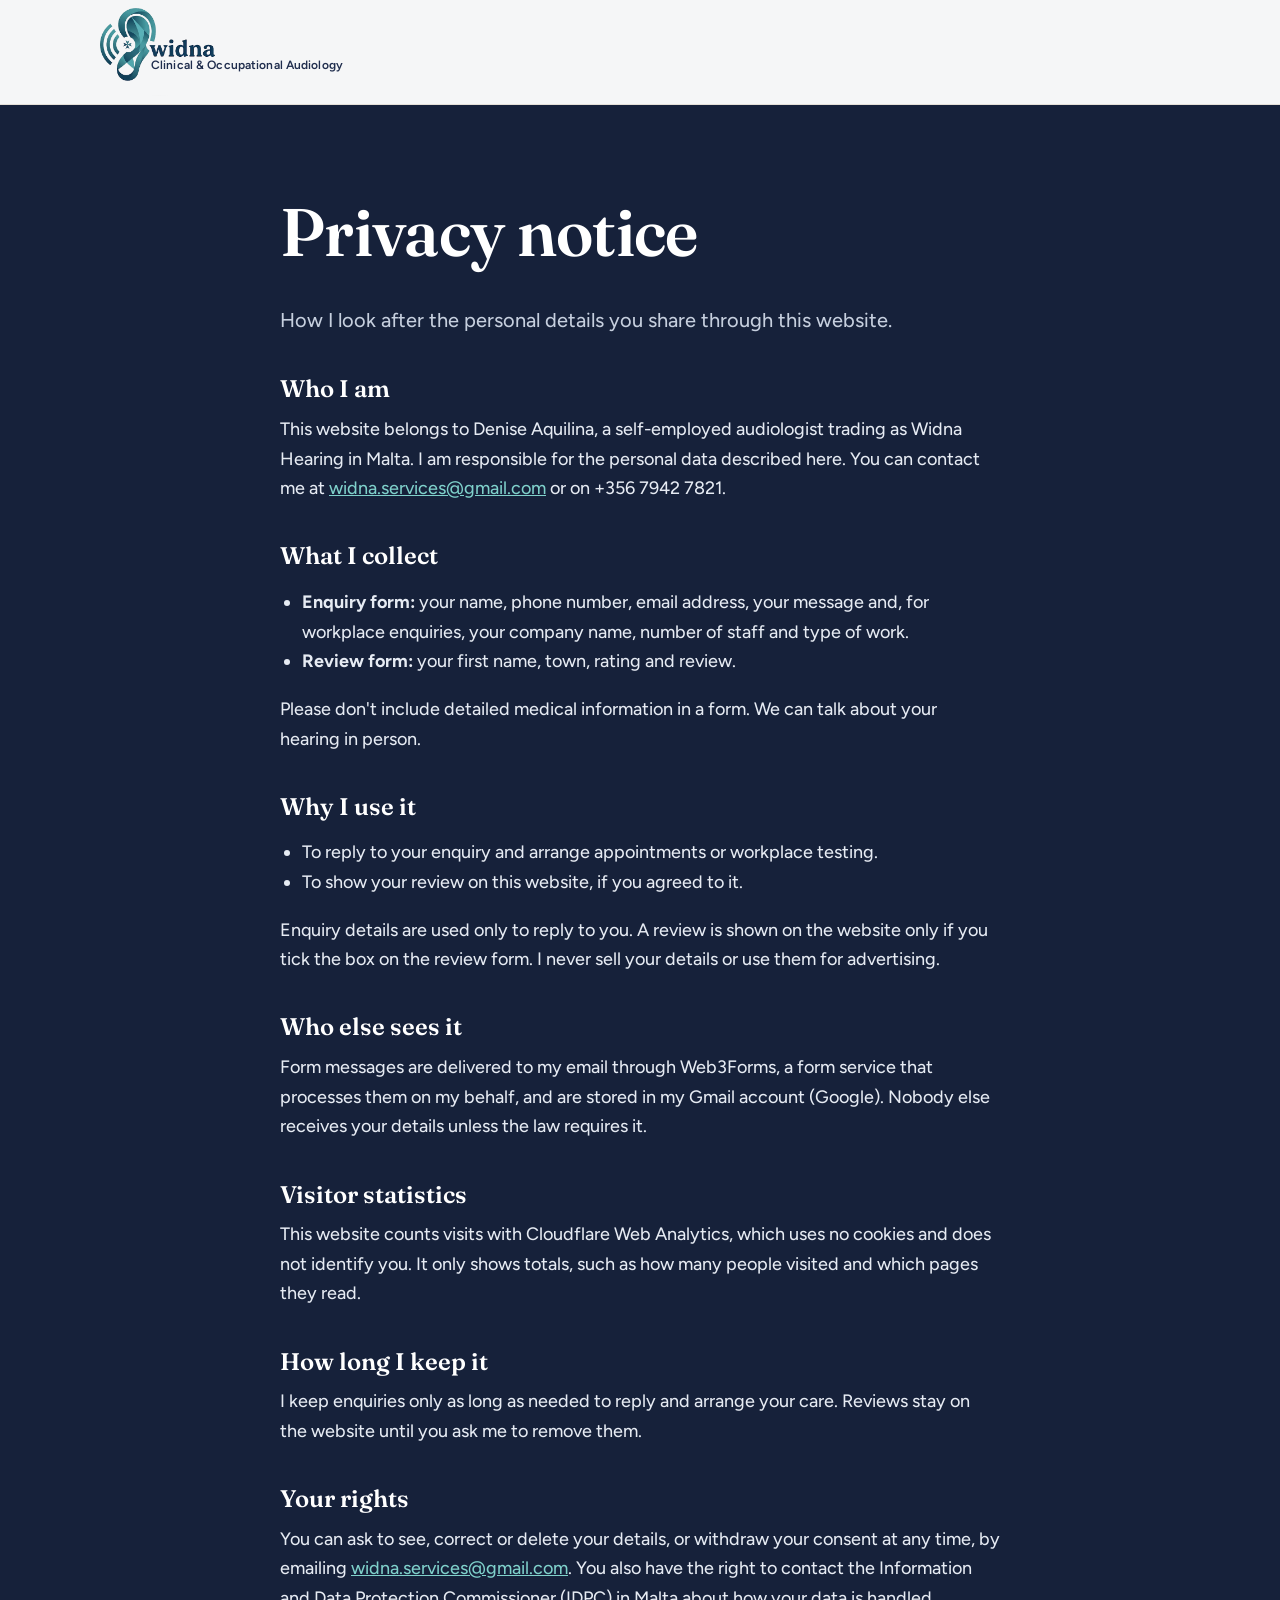
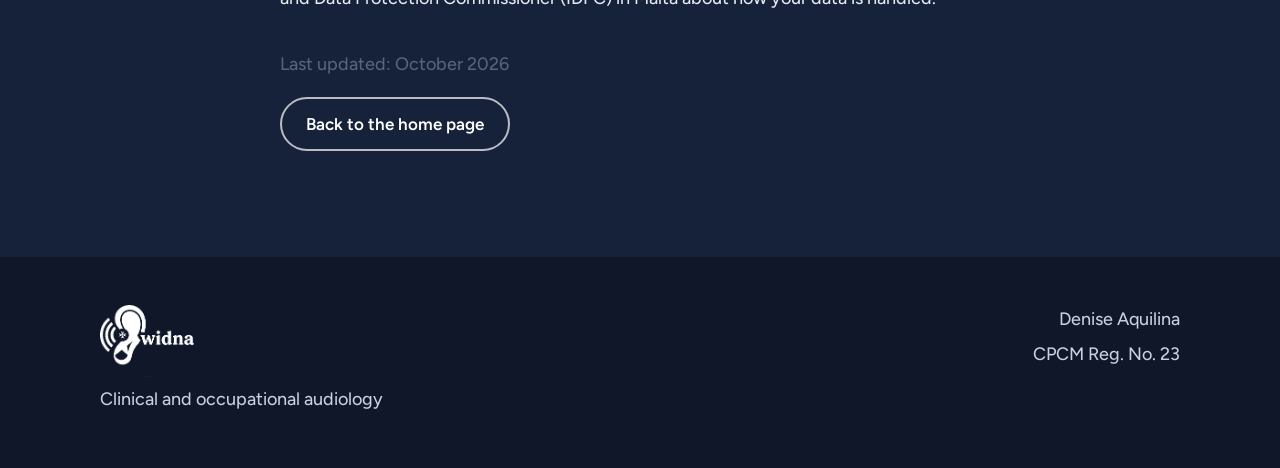
==== privacy.html @ 07323eb4 "Denise's wording: workplace 'testing' not 'screening'; detailed adult and children's assessment step" ====
<!doctype html>
<html lang="en" class="dark">
<head>
<meta charset="utf-8">
<meta name="viewport" content="width=device-width, initial-scale=1">
<title>Privacy notice | Widna Hearing</title>
<meta name="robots" content="noindex">
<link rel="icon" type="image/png" href="assets/favicon.png">
<link rel="preconnect" href="https://fonts.googleapis.com">
<link rel="preconnect" href="https://fonts.gstatic.com" crossorigin>
<link href="https://fonts.googleapis.com/css2?family=Fraunces:opsz,wght@9..144,400;9..144,600&family=Figtree:wght@400..700&display=swap" rel="stylesheet">
<link rel="stylesheet" href="styles.css?v=43">
<link rel="stylesheet" href="theme-dark.css?v=13">
</head>
<body>
<header class="site-header">
  <div class="wrap header-row">
    <a class="brand" href="index.html"><img src="assets/widna-logo-notag.png" alt="Widna, back to the home page" width="410" height="314"><span class="brand-tag">Clinical &amp; Occupational Audiology</span></a>
  </div>
</header>

<main class="section legal">
  <div class="wrap">
    <h1>Privacy notice</h1>
    <p class="section-lede">How I look after the personal details you share through this website.</p>

    <h2>Who I am</h2>
    <p>This website belongs to Denise Aquilina, a self-employed audiologist trading as Widna Hearing in Malta. I am responsible for the personal data described here. You can contact me at <a href="mailto:widna.services@gmail.com">widna.services@gmail.com</a> or on +356 7942 7821.</p>

    <h2>What I collect</h2>
    <ul>
      <li><strong>Enquiry form:</strong> your name, phone number, email address, your message and, for workplace enquiries, your company name, number of staff and type of work.</li>
      <li><strong>Review form:</strong> your first name, town, rating and review.</li>
    </ul>
    <p>Please don't include detailed medical information in a form. We can talk about your hearing in person.</p>

    <h2>Why I use it</h2>
    <ul>
      <li>To reply to your enquiry and arrange appointments or workplace testing.</li>
      <li>To show your review on this website, if you agreed to it.</li>
    </ul>
    <p>Enquiry details are used only to reply to you. A review is shown on the website only if you tick the box on the review form. I never sell your details or use them for advertising.</p>

    <h2>Who else sees it</h2>
    <p>Form messages are delivered to my email through Web3Forms, a form service that processes them on my behalf, and are stored in my Gmail account (Google). Nobody else receives your details unless the law requires it.</p>

    <h2>Visitor statistics</h2>
    <p>This website counts visits with Cloudflare Web Analytics, which uses no cookies and does not identify you. It only shows totals, such as how many people visited and which pages they read.</p>

    <h2>How long I keep it</h2>
    <p>I keep enquiries only as long as needed to reply and arrange your care. Reviews stay on the website until you ask me to remove them.</p>

    <h2>Your rights</h2>
    <p>You can ask to see, correct or delete your details, or withdraw your consent at any time, by emailing <a href="mailto:widna.services@gmail.com">widna.services@gmail.com</a>. You also have the right to contact the Information and Data Protection Commissioner (IDPC) in Malta about how your data is handled.</p>

    <p class="legal-updated">Last updated: October 2026</p>
    <p><a class="btn btn-ghost" href="index.html">Back to the home page</a></p>
  </div>
</main>

<footer class="site-footer">
  <div class="wrap footer-row">
    <div class="footer-brand">
      <img src="assets/widna-logo-white.png" alt="Widna" width="410" height="314">
      <p>Clinical and occupational audiology</p>
    </div>
    <div class="footer-legal">
      <p>Denise Aquilina</p>
      <p>CPCM Reg. No. 23</p>
    </div>
  </div>
</footer>
<!-- Cloudflare Web Analytics: cookie-free visitor counts (token is public by design) -->
<script type='module' src='https://static.cloudflareinsights.com/beacon.min.js' data-cf-beacon='{"token": "322d8023a1f248c087bdb08e3e11c032"}'></script>
</body>
</html>
---- styles.css ----
/* Widna Hearing: navy from Denise's portrait, teal + sand from her Facebook posts, blue from the wordmark */
:root {
  --navy: #1F2D4D;
  --ink: #26324A;
  --muted: #5A6478;
  --teal: #1E7474;
  --teal-dark: #155858;
  --teal-soft: #DCEEEC;
  --sand: #F3EADB;
  --sand-deep: #E2CFAE;
  --sun: #F2CF63;
  --wordmark: #1F3352;
  --white: #FFFFFF;
  --line: #E4E0D8;

  --serif: "Fraunces", Georgia, serif;
  --sans: "Figtree", system-ui, sans-serif;

  --wrap: 1120px;
  --gutter: 20px;
  --radius-lg: 28px;
  --radius-sm: 12px;
}

*, *::before, *::after { box-sizing: border-box; }
html { scroll-behavior: smooth; scroll-padding-top: 116px; }
@media (prefers-reduced-motion: reduce) { html { scroll-behavior: auto; } }

body {
  margin: 0;
  background: var(--white);
  color: var(--ink);
  font-family: var(--sans);
  font-size: 1.125rem;
  line-height: 1.6;
  -webkit-font-smoothing: antialiased;
}

img { max-width: 100%; height: auto; display: block; }
a { color: var(--teal-dark); }
a:focus-visible, button:focus-visible, summary:focus-visible, input:focus-visible, textarea:focus-visible {
  outline: 3px solid var(--sun);
  outline-offset: 3px;
}

h1, h2, h3 { font-family: var(--serif); color: var(--navy); line-height: 1.15; margin: 0 0 .5em; font-weight: 600; }
h1 { font-size: clamp(2.6rem, 6vw, 4.2rem); letter-spacing: -0.01em; }
h2 { font-size: clamp(2rem, 4vw, 2.75rem); }
h3 { font-size: 1.3rem; }
p { margin: 0 0 1em; }

.wrap { max-width: var(--wrap); margin: 0 auto; padding: 0 var(--gutter); }

.skip { position: absolute; left: -999px; top: 8px; background: var(--navy); color: var(--white); padding: 8px 14px; border-radius: 8px; z-index: 100; }
.skip:focus { left: 8px; }

/* Buttons */
.btn {
  display: inline-flex; align-items: center; justify-content: center; gap: .5em;
  padding: .85em 1.4em; border-radius: 999px; border: 2px solid transparent;
  font: 600 1rem/1.2 var(--sans); text-decoration: none; cursor: pointer;
  transition: background-color .15s, color .15s;
}
.btn-small { padding: .6em 1.1em; font-size: .95rem; }
.btn-wa, .btn-teal { background: var(--teal); color: var(--white); }
.btn-wa:hover, .btn-teal:hover { background: var(--teal-dark); }
.btn-ghost { border-color: var(--navy); color: var(--navy); background: transparent; }
.btn-ghost:hover { background: var(--navy); color: var(--white); }
.btn-light { background: var(--sun); color: var(--navy); }
.btn-light:hover { background: #F7DC88; }
.btn-outline-light { border-color: rgba(255,255,255,.6); color: var(--white); }
.btn-outline-light:hover { background: rgba(255,255,255,.1); }

/* Header */
.site-header { position: sticky; top: 0; z-index: 50; background: rgba(255,255,255,.96); border-bottom: 1px solid var(--line); backdrop-filter: blur(6px); }
.header-row { display: flex; align-items: center; gap: 24px; min-height: 104px; }
.brand { position: relative; display: block; margin-right: auto; text-decoration: none; }
.brand-tag { position: absolute; left: 44%; top: 57.5%; white-space: nowrap; font: 600 12px/1 var(--sans); color: var(--navy); letter-spacing: .01em; }
.brand img { height: 88px; width: auto; }
@media (max-width: 520px) { .brand img { height: 68px; } .brand-tag { font-size: 10px; } }
.main-nav { display: flex; gap: 22px; }
.main-nav a { color: var(--ink); text-decoration: none; font-weight: 500; font-size: 1rem; }
.main-nav a:hover { color: var(--teal); }

/* Hero */
.hero { background: var(--white); padding: 48px 0 56px; }
.hero-grid { display: grid; grid-template-columns: 1.2fr .8fr; gap: 48px; align-items: center; }
.hero-text { padding-bottom: 0; }
.hero-role { font-weight: 600; color: var(--teal); margin-bottom: .4em; }
.hero-name { font: 600 1.35rem/1.3 var(--serif); color: var(--navy); }
.hero-cred { font-weight: 500; font-size: .95rem; color: var(--muted); }
.hero-lede { font-size: 1.3rem; max-width: 34ch; color: var(--ink); }
.hero-actions { display: flex; flex-wrap: wrap; gap: 12px; margin: 28px 0; }
.langs { color: var(--muted); font-size: 1rem; }

.hero-photo { position: relative; margin: 0; width: 100%; max-width: 400px; justify-self: end; }
.sound-arcs { position: absolute; left: -96px; top: 34%; width: 84px; overflow: visible; }
.sound-arcs path { fill: none; stroke: var(--teal); stroke-width: 9; stroke-linecap: round; }
.sound-arcs path:nth-child(2) { opacity: .7; }
.sound-arcs path:nth-child(3) { opacity: .45; }
@media (prefers-reduced-motion: no-preference) {
  .sound-arcs path { stroke-dasharray: 300; stroke-dashoffset: 300; animation: draw 1.1s ease-out forwards; }
  .sound-arcs path:nth-child(2) { animation-delay: .25s; }
  .sound-arcs path:nth-child(3) { animation-delay: .5s; }
  @keyframes draw { to { stroke-dashoffset: 0; } }
}
.hero-photo img { width: 100%; aspect-ratio: 2 / 3; object-fit: cover; object-position: 50% 0; border-radius: 200px 200px var(--radius-lg) var(--radius-lg); }

/* Two doors */
.doors { background: var(--sand); padding: 56px 0; }
.doors-grid { display: grid; grid-template-columns: 1fr 1fr; gap: 20px; }
.door {
  display: flex; flex-direction: column; gap: 6px; padding: 32px; border-radius: var(--radius-lg);
  text-decoration: none; color: inherit; border: 2px solid transparent; transition: border-color .15s;
}
.door:hover { border-color: currentColor; }
.door-clinic { background: var(--white); color: var(--navy); }
.door-work { background: var(--navy); color: var(--white); }
.door-for { font-weight: 600; font-size: 1rem; opacity: .8; }
.door-title { font: 600 1.6rem/1.2 var(--serif); }
.door-text { font-size: 1.05rem; opacity: .9; }

/* Sections */
.section { padding: 88px 0; }
.section-sand { background: var(--sand); }
.section-navy { background: var(--navy); color: #E8ECF4; }
.section-navy h2, .section-navy h3 { color: var(--white); }
.section-lede { font-size: 1.25rem; max-width: 60ch; color: var(--muted); }
.section-navy .section-lede { color: #C9D1E2; }

/* Clinic */
.services { list-style: none; margin: 40px 0 0; padding: 0; border-top: 2px solid var(--navy); }
.service { display: grid; grid-template-columns: minmax(240px, 1fr) 2fr; gap: 32px; align-items: baseline; padding: 22px 0; border-bottom: 1px solid var(--line); }
.service h3 { margin: 0; }
.service p { color: var(--muted); margin: 0; max-width: 64ch; }

/* Prices */
.price-table { width: 100%; border-collapse: collapse; margin-top: 24px; border-top: 2px solid var(--navy); }
.price-table th, .price-table td { padding: 18px 0; border-bottom: 1px solid var(--line); vertical-align: top; }
.price-table th { text-align: left; font: 600 1.15rem/1.3 var(--serif); color: var(--navy); padding-right: 24px; }
.price-table th span { display: block; font: 400 1rem/1.5 var(--sans); color: var(--muted); margin-top: 4px; }
.price-table td { text-align: right; font: 600 1.3rem/1.3 var(--sans); color: var(--teal-dark); white-space: nowrap; }
.price-table td small { display: block; font-size: .85rem; font-weight: 500; color: var(--muted); }
.price-note { margin-top: 20px; max-width: 64ch; color: var(--muted); }
.ha-price { margin-top: 1em; }

/* Hearing aids */
.ha-grid { display: grid; grid-template-columns: 1.15fr .85fr; grid-template-areas: "intro chart" "more chart"; column-gap: 56px; align-items: start; }
.ha-intro { grid-area: intro; }
.ha-more { grid-area: more; }
.audiogram { grid-area: chart; align-self: start; position: sticky; top: 130px; }
.ha-grid:has(.audiogram-img) { grid-template-columns: 1fr; grid-template-areas: "intro" "chart" "more"; }
.audiogram-img { position: static; margin: 8px 0 32px; }
.audiogram-img img { width: 100%; height: auto; border-radius: var(--radius-sm); }
.ha-intro, .ha-more { max-width: 760px; }
.ag-key { display: inline-block; width: 14px; height: 10px; border-radius: 6px; background: var(--sun); opacity: .6; margin-right: 8px; vertical-align: middle; }
.ha-styles-title { margin-top: .4em; }
.style-cards { list-style: none; padding: 0; margin: 16px 0 28px; display: grid; grid-template-columns: repeat(3, 1fr); gap: 20px; }
.style-card { background: var(--sand); border-radius: var(--radius-sm); padding: 24px; }
.style-card svg { width: 110px; height: 110px; display: block; margin-bottom: 12px; }
.style-card strong { display: block; font: 600 1.15rem/1.3 var(--serif); color: var(--navy); margin-bottom: 4px; }
.style-card span { color: var(--muted); font-size: 1rem; }
.sc-ear { fill: none; stroke: var(--muted); stroke-width: 3; stroke-linecap: round; stroke-linejoin: round; }
.sc-aid { fill: var(--teal); stroke: var(--teal-dark); stroke-width: 3; stroke-linejoin: round; }
.sc-tube { fill: none; stroke: var(--teal-dark); stroke-width: 3; stroke-linecap: round; }
@media (max-width: 900px) { .style-cards { grid-template-columns: 1fr; } }
.funding { margin-top: 28px; padding: 24px 28px; background: var(--white); border-radius: var(--radius-sm); }
.funding p { margin: 0; }
.funding .funding-link { margin-top: .7em; font-weight: 600; }
.audiogram { margin: 0; background: var(--white); padding: 24px; border-radius: var(--radius-lg); }
.audiogram svg { width: 100%; height: auto; }
.ag-band0 { fill: #FBFAF7; }
.ag-band1 { fill: #F1EEE8; }
.ag-band-label { font: 500 11px var(--sans); fill: var(--muted); }
.ag-banana { fill: var(--sun); opacity: .45; }
.ag-grid-main { stroke: #D9D4CA; stroke-width: 1; }
.ag-grid-half { stroke: #E6E2DA; stroke-width: 1; stroke-dasharray: 3 3; }
.ag-grid-zero { stroke: var(--navy); stroke-width: 1.2; }
.ag-axis { font: 500 11px var(--sans); fill: var(--muted); }
.ag-sounds text { font: 700 11px var(--sans); fill: var(--navy); text-anchor: middle; }
.ag-line { fill: none; stroke: #C8423B; stroke-width: 2.5; stroke-linejoin: round; }
.ag-dots circle { fill: var(--white); stroke: #C8423B; stroke-width: 2.5; }
.ag-ear { font: 700 12px var(--sans); fill: #C8423B; }
.audiogram figcaption { font-size: .95rem; color: var(--muted); margin-top: 8px; }

/* Workplaces */
.work-grid { display: grid; grid-template-columns: 1fr 1fr; gap: 56px; margin-top: 40px; }
.ticks { list-style: none; padding: 0; margin: 0; }
.ticks li { position: relative; padding-left: 32px; margin-bottom: .7em; }
.ticks li::before { content: ""; position: absolute; left: 0; top: .45em; width: 16px; height: 9px; border-left: 3px solid var(--sun); border-bottom: 3px solid var(--sun); transform: rotate(-45deg); }
.steps { list-style: none; padding: 0; margin: 0; counter-reset: step; }
.steps li { counter-increment: step; position: relative; padding: 0 0 18px 52px; }
.steps li::before { content: counter(step); position: absolute; left: 0; top: 0; width: 34px; height: 34px; border-radius: 50%; background: var(--teal); color: var(--white); font-weight: 700; display: grid; place-items: center; font-size: .95rem; }
.steps li:not(:last-child)::after { content: ""; position: absolute; left: 16px; top: 38px; bottom: 4px; width: 2px; background: rgba(255,255,255,.18); }
.steps strong { color: var(--white); }
.work-cta { display: flex; flex-wrap: wrap; gap: 12px; margin-top: 40px; }

/* About */
.about-grid { display: grid; grid-template-columns: .8fr 1.2fr; gap: 56px; align-items: start; }
.about-photo { width: 100%; aspect-ratio: 1; object-fit: cover; object-position: 50% 18%; border-radius: 50%; }
.about-text > p { max-width: 62ch; }
blockquote { margin: 28px 0; padding: 0 0 0 24px; border-left: 4px solid var(--sun); font: 400 1.45rem/1.45 var(--serif); color: var(--navy); max-width: 40ch; }
.about-creds { display: grid; grid-template-columns: repeat(auto-fit, minmax(200px, 1fr)); gap: 16px 28px; margin: 32px 0 0; }
.about-creds dt { font-size: .9rem; color: var(--muted); }
.about-creds dd { margin: 0; font-weight: 600; color: var(--navy); }

/* Videos */
.videos { display: grid; grid-template-columns: 1fr 1fr; gap: 20px; margin-top: 32px; }
.video-slot { aspect-ratio: 16 / 9; border-radius: var(--radius-sm); background: var(--white); border: 2px dashed var(--sand-deep); display: grid; place-content: center; text-align: center; }
.video-slot p { margin: 0; color: var(--muted); font-size: .95rem; }
.video-slot span { font: 600 1.2rem var(--serif); color: var(--navy); }

/* Reviews */

/* Forms */
.form { display: grid; gap: 16px; max-width: 640px; }
.form-card { background: var(--sand); padding: 32px; border-radius: var(--radius-lg); max-width: none; }
.form label { display: grid; gap: 6px; font-weight: 600; font-size: 1rem; color: var(--navy); }
.form input:not([type="radio"]):not([type="checkbox"]), .form textarea {
  font: 400 1rem/1.4 var(--sans); padding: .75em .9em; border: 1px solid #CFC8BA; border-radius: 10px; background: var(--white); color: var(--ink); width: 100%;
}
.form-row { display: grid; grid-template-columns: 1fr 1fr; gap: 16px; }
.form fieldset { border: 0; padding: 0; margin: 0; }
.form legend { font-weight: 600; font-size: 1rem; color: var(--navy); margin-bottom: 8px; }
.chips { display: flex; flex-wrap: wrap; gap: 8px; }
.chips label { display: inline-flex; align-items: center; gap: 8px; font-weight: 500; padding: .45em .9em; background: var(--white); border: 1px solid #CFC8BA; border-radius: 999px; cursor: pointer; }
.form .consent { display: flex; gap: 10px; align-items: flex-start; font-weight: 400; color: var(--ink); font-size: .95rem; }
.consent input { margin-top: .3em; }
.form-msg { margin: 0; font-weight: 600; color: var(--teal-dark); }
.form .btn { justify-self: start; }

/* Locations */
.places { display: grid; grid-template-columns: repeat(3, 1fr); gap: 20px; margin-top: 32px; }
.place { background: var(--white); padding: 28px; border-radius: var(--radius-sm); display: flex; flex-direction: column; }
.place h3 { font-size: 1.2rem; }
.addr { color: var(--muted); }
.hours { font-weight: 600; color: var(--navy); }
.tag { display: inline-block; margin: 0; font-size: .85rem; font-weight: 600; color: var(--teal-dark); background: var(--teal-soft); padding: .25em .7em; border-radius: 999px; }
.directions { display: inline-block; margin-top: 14px; font-weight: 600; }
.place .tag { margin-right: 8px; }
.places-note { margin-top: 28px; max-width: 60ch; }

/* Contact */
.contact-grid { display: grid; grid-template-columns: .9fr 1.1fr; gap: 56px; align-items: start; }
.contact-list { list-style: none; padding: 0; margin: 24px 0 0; display: grid; gap: 14px; }
.contact-list a:not(.btn) { font-weight: 600; font-size: 1.1rem; }

/* Footer */
.site-footer { background: var(--navy); color: #C9D1E2; padding: 48px 0; font-size: .95rem; }
.footer-row { display: flex; flex-wrap: wrap; justify-content: space-between; gap: 24px; }
.footer-row p { margin: 0 0 .3em; }
.footer-legal { text-align: right; }
.site-footer a { color: var(--white); }

/* Floating WhatsApp */
.wa-float { position: fixed; right: 18px; bottom: 18px; width: 58px; height: 58px; border-radius: 50%; background: #25D366; color: var(--white); display: grid; place-items: center; box-shadow: 0 6px 18px rgba(31,45,77,.25); z-index: 60; }
.wa-float svg { width: 32px; height: 32px; }

.law-note { margin: 32px 0 0; padding: 22px 26px; border-left: 4px solid var(--sun); background: rgba(255,255,255,.06); border-radius: 0 var(--radius-sm) var(--radius-sm) 0; max-width: 760px; }
.law-note h3 { font-size: 1.15rem; margin-bottom: .3em; }
.law-note p { margin: 0; color: #DCE2EE; }

.legal .wrap { max-width: 760px; }
.legal h2 { font-size: 1.5rem; margin-top: 1.6em; }
.legal ul { padding-left: 1.2em; }
.legal-updated { color: var(--muted); font-size: .95rem; margin-top: 2em; }

/* Header buttons + phone menu */
.icon-btn { display: none; width: 46px; height: 46px; border-radius: 50%; border: 1px solid var(--line); background: var(--white); color: var(--navy); align-items: center; justify-content: center; cursor: pointer; padding: 0; }
.icon-btn svg { width: 22px; height: 22px; }
.header-call { color: var(--teal); }

/* Hero avatar (phones only) */
.hero-id { display: flex; align-items: center; gap: 14px; }
.hero-avatar { display: none; width: 96px; height: 96px; flex: none; border-radius: 50%; object-fit: cover; object-position: 50% 12%; }

/* What to expect */
.expect { margin-top: 56px; }
.expect-steps { list-style: none; padding: 0; margin: 20px 0 0; display: grid; grid-template-columns: repeat(5, 1fr); gap: 20px; counter-reset: ex; }
.expect-steps li { counter-increment: ex; position: relative; padding-top: 48px; }
.expect-steps li::before { content: counter(ex); position: absolute; top: 0; left: 0; width: 34px; height: 34px; border-radius: 50%; background: var(--teal); color: var(--white); font-weight: 700; display: grid; place-items: center; font-size: .95rem; }
.expect-steps li:not(:last-child)::after { content: ""; position: absolute; top: 17px; left: 44px; right: -10px; height: 2px; background: var(--teal-soft); }
.expect-steps strong { display: block; font: 600 1.1rem/1.3 var(--serif); color: var(--navy); margin-bottom: 4px; }
.expect-steps span { color: var(--muted); font-size: 1rem; }

/* Prices card */
.price-card { background: var(--sand); border-radius: var(--radius-lg); padding: 12px 36px 28px; margin-top: 28px; }
.price-card .price-table { border-top: 0; margin-top: 0; }
.price-card .price-table tr:last-child th, .price-card .price-table tr:last-child td { border-bottom: 0; }
.price-card .price-table th, .price-card .price-table td { border-bottom-color: var(--sand-deep); }

/* Locations */
.nowrap { white-space: nowrap; }
.place-foot { margin-top: auto; padding-top: 12px; display: flex; flex-wrap: wrap; align-items: center; gap: 10px 14px; }
.place-foot .directions { margin-top: 0; }

/* Contact list */
.contact-list a { display: flex; align-items: center; gap: 14px; padding: 12px 18px; border: 1px solid var(--line); border-radius: var(--radius-sm); text-decoration: none; color: var(--ink); max-width: 420px; }
.contact-list a:hover { border-color: var(--teal); }
.contact-list svg { width: 26px; height: 26px; color: var(--teal); flex: none; }
.contact-list span { display: flex; flex-direction: column; line-height: 1.3; font-size: 1rem; }
.contact-list strong { color: var(--navy); }

/* Leave a review: only shown when opened from the footer link */
.leave-review { display: none; }
.leave-review:target { display: block; }
.sr { position: absolute; width: 1px; height: 1px; overflow: hidden; clip: rect(0 0 0 0); white-space: nowrap; }
.star-rating { border: 0; padding: 0; margin: 0; }
.stars-row { display: inline-flex; flex-direction: row-reverse; gap: 4px; }
.stars-row input { position: absolute; opacity: 0; width: 1px; height: 1px; }
.stars-row label { width: 40px; height: 40px; cursor: pointer; background: no-repeat center / 34px url("data:image/svg+xml,%3Csvg xmlns='http://www.w3.org/2000/svg' viewBox='0 0 24 24'%3E%3Cpath fill='%23CFC8BA' d='M12 2.5l2.9 6 6.6.8-4.9 4.6 1.3 6.6L12 17.3l-5.9 3.2 1.3-6.6L2.5 9.3l6.6-.8z'/%3E%3C/svg%3E"); }
.stars-row input:checked ~ label, .stars-row label:hover, .stars-row label:hover ~ label { background-image: url("data:image/svg+xml,%3Csvg xmlns='http://www.w3.org/2000/svg' viewBox='0 0 24 24'%3E%3Cpath fill='%23F2CF63' d='M12 2.5l2.9 6 6.6.8-4.9 4.6 1.3 6.6L12 17.3l-5.9 3.2 1.3-6.6L2.5 9.3l6.6-.8z'/%3E%3C/svg%3E"); }
.stars-row input:focus-visible + label { outline: 3px solid var(--sun); outline-offset: 2px; border-radius: 6px; }

/* Footer */
.footer-brand img { height: 72px; width: auto; margin-bottom: 8px; }
.footer-links a { color: var(--white); white-space: nowrap; }

/* Mobile */
@media (max-width: 900px) {
  .main-nav { display: none; position: absolute; top: 100%; left: 0; right: 0; flex-direction: column; gap: 0; background: var(--white); border-bottom: 1px solid var(--line); padding: 8px var(--gutter) 16px; box-shadow: 0 12px 24px rgba(31,45,77,.12); }
  .main-nav.is-open { display: flex; }
  .main-nav a { padding: 14px 0; font-size: 1.1rem; border-bottom: 1px solid var(--line); }
  .main-nav a:last-child { border-bottom: 0; }
  .header-row { gap: 10px; position: relative; }
  .icon-btn { display: inline-flex; }
  .header-wa { display: none; }
  .hero-photo { display: none; }
  .hero-avatar { display: block; }
  .hero h1 { margin-top: 28px; }
  blockquote { font-size: 1.15rem; line-height: 1.45; padding-left: 18px; }
  .expect-steps { grid-template-columns: 1fr; gap: 16px; }
  .expect-steps li { padding: 0 0 0 52px; min-height: 34px; }
  .expect-steps li:not(:last-child)::after { display: none; }
  .price-card { padding: 4px 20px 20px; }
  .hero { background: var(--white); padding-top: 32px; }
  .hero-grid, .ha-grid, .work-grid, .about-grid, .contact-grid { grid-template-columns: 1fr; gap: 32px; }
  .ha-grid { grid-template-areas: "intro" "chart" "more"; }
  .audiogram { position: static; }
  .hero-text { padding-bottom: 0; order: 2; }
  .doors { padding-top: 48px; }
  .doors-grid, .videos, .places { grid-template-columns: 1fr; }
  .about-photo { max-width: 260px; }
  .service { grid-template-columns: 1fr; gap: 6px; }
  .section { padding: 64px 0; }
  .footer-legal { text-align: left; }
  .footer-row { flex-direction: column; gap: 20px; }
  .footer-links { display: flex; flex-wrap: wrap; gap: 6px 24px; }
  .footer-links p { margin: 0; }
}
@media (max-width: 520px) {
        .form-row { grid-template-columns: 1fr; }
  .form-card { padding: 22px; }
  .door { padding: 24px; }
}
.section-sand .price-card { background: var(--white); }
.section-sand .price-card .price-table th, .section-sand .price-card .price-table td { border-bottom-color: var(--line); }
#hearing-aids .funding { background: var(--sand); }
.expect-note { margin: 28px 0 0; padding: 18px 22px; background: var(--teal-soft); border-radius: var(--radius-sm); max-width: 760px; color: var(--ink); }

/* Credential badges (hero) */
.cred-badges { list-style: none; padding: 0; margin: 0 0 8px; display: flex; flex-wrap: wrap; gap: 10px; }
.cred-badges li { display: inline-flex; align-items: center; gap: 10px; padding: 8px 16px 8px 12px; border: 1px solid var(--line); border-radius: 999px; font-weight: 600; font-size: 1rem; color: var(--navy); }
.cred-badges svg { width: 24px; height: 24px; flex: none; fill: none; stroke: var(--teal); stroke-width: 1.8; stroke-linecap: round; stroke-linejoin: round; }

/* Readability for older visitors: nothing smaller than 17px, supporting text at 18px */
body { line-height: 1.65; }
.btn, .main-nav a, .form label, .form legend, .door-for, .about-creds dt, .contact-list span { font-size: 1.0625rem; }
.hero-cred, .langs, .door-text, .price-table th span, .style-card span, .audiogram figcaption, .expect-steps span,
.form input:not([type="radio"]):not([type="checkbox"]), .form textarea, .form .consent, .site-footer, .legal-updated, .video-slot p { font-size: 1.125rem; }
.tag, .price-table td small { font-size: 1rem; }
.form-note { margin: 0; font-size: 1.0625rem; color: var(--muted); }

/* Form select */
.form select { font: 400 1.125rem/1.4 var(--sans); padding: .75em .9em; border: 1px solid #CFC8BA; border-radius: 10px; background: var(--white); color: var(--ink); width: 100%; }
.section-sand .form-card { background: var(--white); }

/* FAQ */
.faq { margin-top: 28px; max-width: 820px; border-top: 1px solid var(--line); }
.faq-item { border-bottom: 1px solid var(--line); }
.faq-item summary { cursor: pointer; list-style: none; padding: 20px 40px 20px 0; position: relative; font: 600 1.2rem/1.35 var(--serif); color: var(--navy); }
.faq-item summary::-webkit-details-marker { display: none; }
.faq-item summary::after { content: "+"; position: absolute; right: 4px; top: 50%; transform: translateY(-50%); font: 600 1.6rem/1 var(--sans); color: var(--teal); }
.faq-item[open] summary::after { content: "\2212"; }
.faq-item p { margin: 0 0 20px; max-width: 70ch; }
.style-photo { width: 132px; height: 132px; object-fit: contain; margin-bottom: 12px; }

/* Photo strips (stock photos from Pexels, free licence) */
.photo-strip { display: grid; grid-template-columns: repeat(2, 1fr); gap: 16px; margin: 28px 0 8px; }
.photo-strip-3 { grid-template-columns: repeat(3, 1fr); }
.photo-strip img { width: 100%; aspect-ratio: 4 / 3; object-fit: cover; border-radius: var(--radius-sm); }
@media (max-width: 600px) {
  .photo-strip, .photo-strip-3 { grid-template-columns: 1fr 1fr; gap: 10px; }
  /* three photos on phones: the first runs full width, the other two sit side by side */
  .photo-strip-3 img:first-child { grid-column: 1 / -1; }
}

/* Header: the tagline is placed in px so it never stretches with the logo box; nav keeps clear of it */
.brand-tag { left: 51px; }
.main-nav { gap: 18px; margin-left: 150px; }
.main-nav a { font-size: 1rem; white-space: nowrap; }
@media (max-width: 520px) { .brand-tag { left: 39px; } }
/* Below 1200px the full menu no longer fits beside the logo: use the menu button, as on phones */
@media (min-width: 901px) and (max-width: 1199px) {
  .header-row { gap: 10px; position: relative; }
  .main-nav { display: none; margin-left: 0; position: absolute; top: 100%; left: 0; right: 0; flex-direction: column; gap: 0; background: var(--white); border-bottom: 1px solid var(--line); padding: 8px var(--gutter) 16px; box-shadow: 0 12px 24px rgba(31,45,77,.12); }
  .main-nav.is-open { display: flex; }
  .main-nav a { padding: 14px 0; font-size: 1.1rem; border-bottom: 1px solid var(--line); }
  .main-nav a:last-child { border-bottom: 0; }
  .icon-btn { display: inline-flex; }
}
@media (max-width: 900px) { .main-nav { margin-left: 0; } }
.service-body p { margin: 0; }
.service-body .service-sub { margin: 14px 0 6px; font-weight: 600; color: var(--ink); }
.service-steps { margin: 0; padding-left: 1.3em; color: var(--muted); max-width: 64ch; }
.service-steps li { margin-bottom: 8px; padding-left: 4px; }
.service-steps strong { color: var(--ink); font-weight: 600; }
---- theme-dark.css ----
/* Dark look: the live default since 26 Oct (light backup = git tag light-theme-2026-10-26) */
html.dark {
  --bg: #16213A;
  --bg-2: #1F2D4D;
  --card: #26375C;
  --text: #E6EBF3;
  --soft: #C6CFDE;
  --rule: rgba(255,255,255,.14);
  --link: #7FD1CB;
}

html.dark body { background: var(--bg); color: var(--text); }
:where(html.dark) a { color: var(--link); }
html.dark h1, html.dark h2, html.dark h3 { color: var(--white); }

/* Header stays white so the original teal logo stands out */
html.dark .main-nav a { color: var(--ink); }
html.dark .main-nav a:hover { color: var(--teal); }
html.dark .icon-btn { color: var(--navy); }

/* Hero: the one bold moment, a teal glow behind Denise */
html.dark .hero { background: radial-gradient(ellipse 60% 80% at 82% 45%, rgba(30,116,116,.55), transparent 70%), var(--bg); }
html.dark .hero-role { color: var(--link); }
html.dark .hero-name { color: var(--white); }
html.dark .hero-cred, html.dark .langs { color: var(--soft); }
html.dark .hero-lede { color: var(--text); }
html.dark .sound-arcs path { stroke: var(--sun); }
html.dark .btn-ghost { border-color: rgba(255,255,255,.7); color: var(--white); }
html.dark .btn-ghost:hover { background: var(--white); color: var(--navy); }

/* Two doors */
html.dark .doors { background: var(--bg-2); }
html.dark .door-clinic { background: var(--teal); color: var(--white); }
html.dark .door-work { background: var(--sun); color: var(--navy); }

/* Sections */
html.dark .section-sand { background: var(--bg-2); }
html.dark .section-navy { background: var(--teal-dark); }
html.dark .section-lede { color: var(--soft); }
html.dark .section-navy .section-lede, html.dark .law-note p { color: #DDEFEC; }

/* Clinic */
html.dark .services { border-top-color: var(--sun); }
html.dark .service { border-bottom-color: var(--rule); }
html.dark .service p, html.dark .expect-steps span { color: var(--soft); }
html.dark .expect-steps strong { color: var(--white); }
html.dark .expect-steps li:not(:last-child)::after { background: var(--rule); }

/* Cards */
html.dark .funding, html.dark .place, html.dark .price-card, html.dark .form-card { background: var(--card); }
html.dark .audiogram figcaption { color: var(--navy); }

/* Prices */
html.dark .price-table th { color: var(--white); }
html.dark .price-table th span, html.dark .price-table td small, html.dark .price-note { color: var(--soft); }
html.dark .price-table td { color: var(--sun); }
html.dark .price-card .price-table th, html.dark .price-card .price-table td { border-bottom-color: var(--rule); }

/* About */
html.dark blockquote { color: var(--white); }
html.dark .about-creds dt { color: var(--soft); }
html.dark .about-creds dd { color: var(--white); }

/* Locations */
html.dark .addr { color: var(--soft); }
html.dark .hours { color: var(--white); }
html.dark .tag { background: rgba(127,209,203,.16); color: var(--link); }

/* Contact and forms */
html.dark .contact-list a { border-color: var(--rule); color: var(--text); }
html.dark .contact-list a:hover { border-color: var(--link); }
html.dark .contact-list svg { color: var(--link); }
html.dark .contact-list strong { color: var(--white); }
html.dark .form label, html.dark .form legend { color: var(--white); }
html.dark .form .consent { color: var(--text); }
html.dark .chips label { color: var(--ink); }
html.dark .form-msg { color: var(--link); }

/* Footer */
html.dark .site-footer { background: #0F1729; }

@media (max-width: 900px) {
  html.dark .hero { background: var(--bg); }
}
html.dark #hearing-aids .funding { background: var(--card); }
html.dark .expect-note { background: var(--card); color: var(--text); }
html.dark .style-card { background: var(--card); }
html.dark .style-card strong { color: var(--white); }
html.dark .style-card span { color: var(--soft); }
html.dark .sc-ear { stroke: rgba(255,255,255,.55); }
html.dark .sc-aid, html.dark .sc-tube { stroke: var(--link); }
html.dark body { font-weight: 450; }
html.dark .cred-badges li { border-color: rgba(255,255,255,.22); color: var(--white); background: rgba(255,255,255,.04); }
html.dark .cred-badges svg { stroke: var(--sun); }
html.dark .form-note { color: var(--soft); }
html.dark .section-sand .form-card { background: var(--card); }
html.dark .faq, html.dark .faq-item { border-color: var(--rule); }
html.dark .faq-item summary { color: var(--white); }
html.dark .faq-item summary::after { color: var(--sun); }
html.dark .service-body .service-sub, html.dark .service-steps strong { color: var(--white); }
html.dark .service-steps { color: var(--soft); }
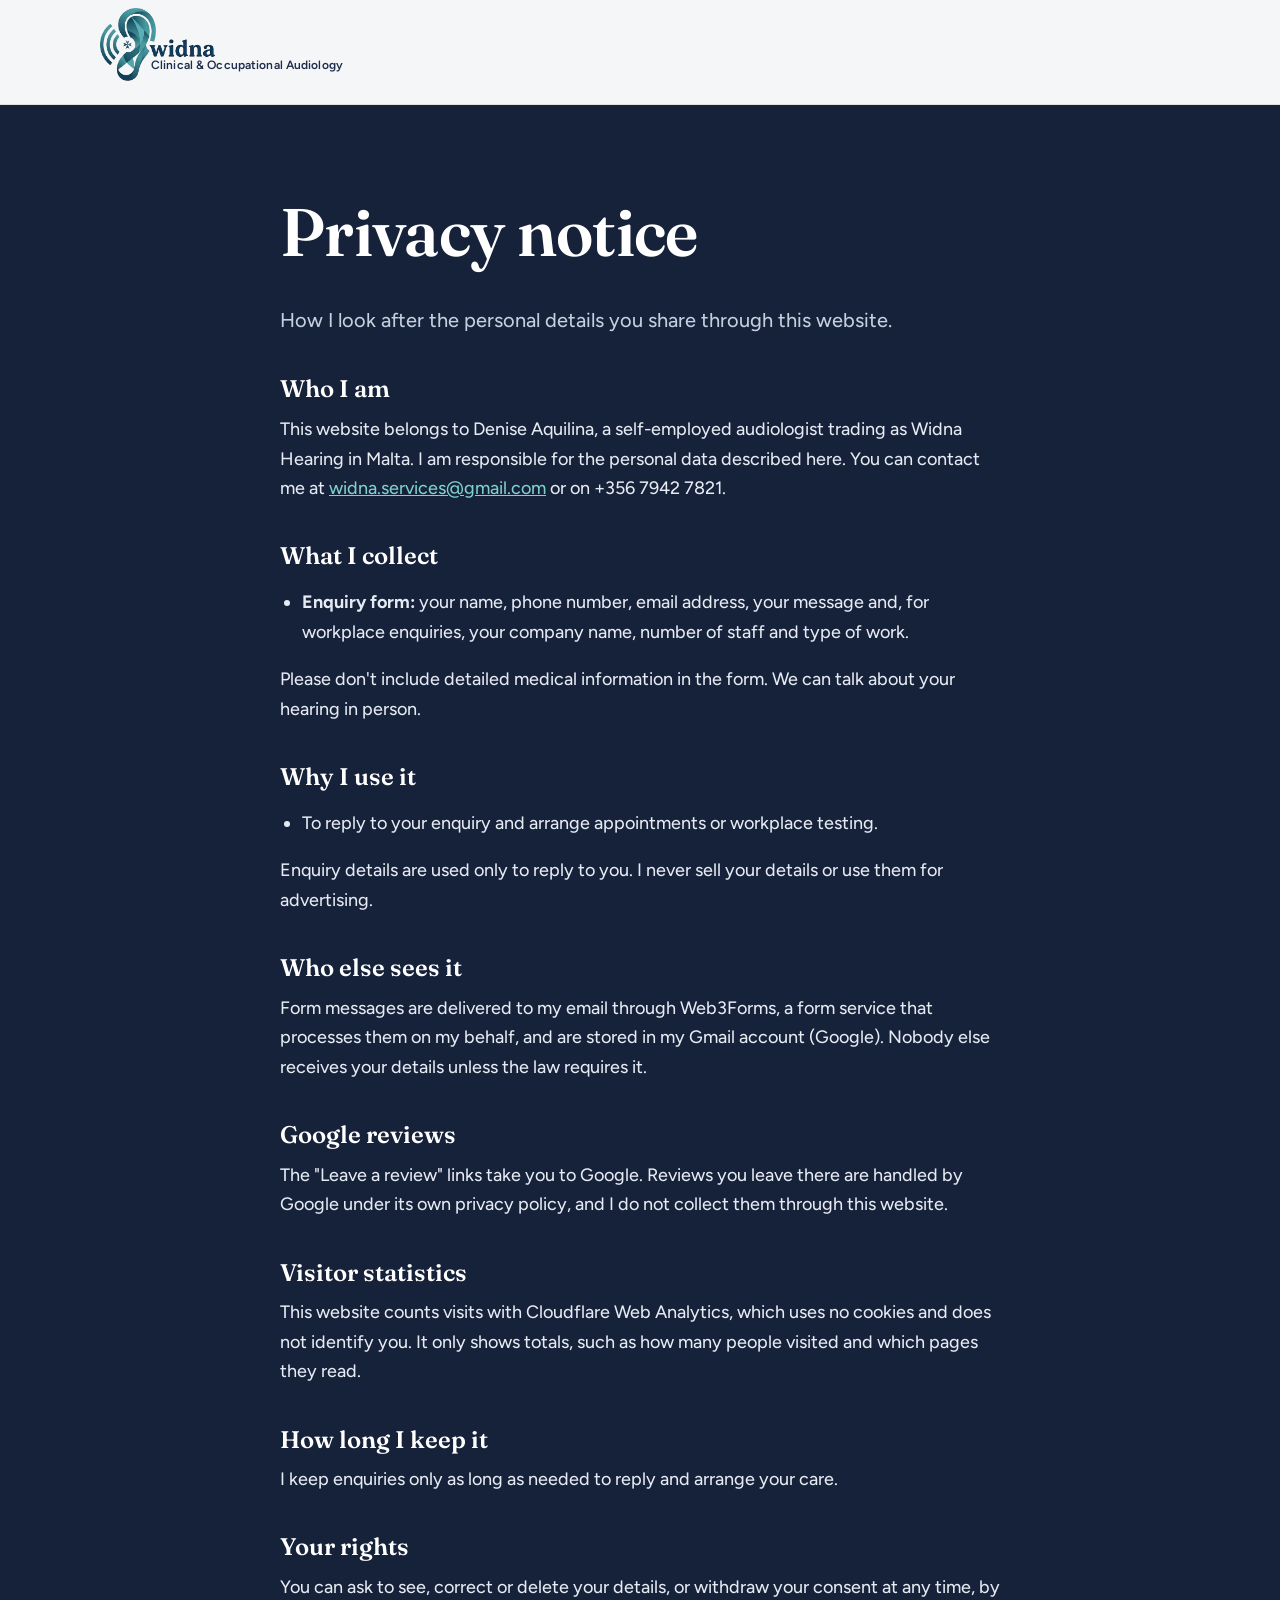
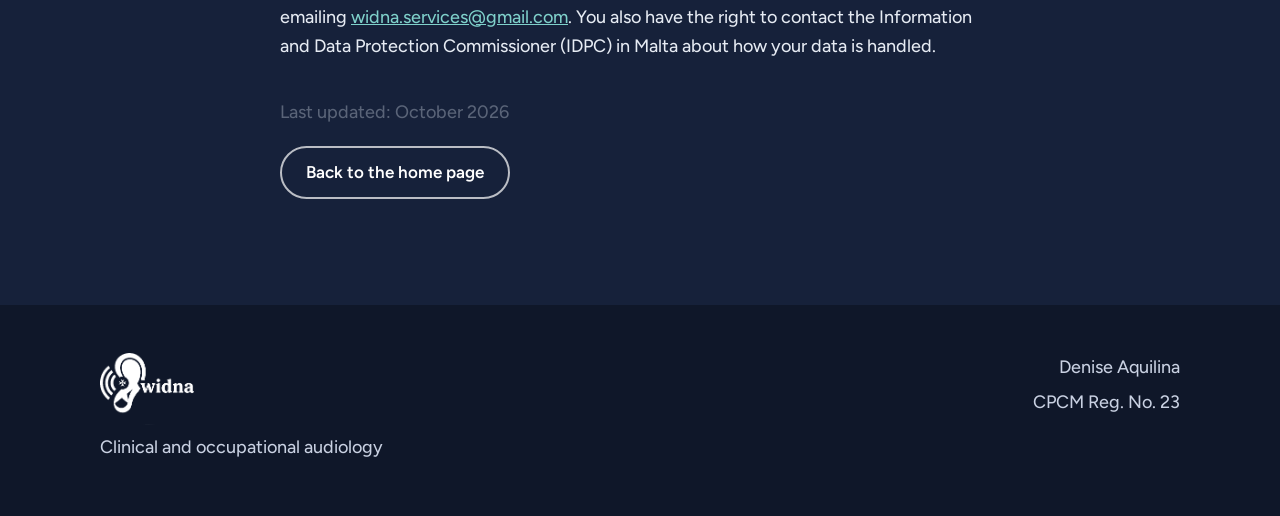
==== commit cabbf396: "Reviews go to Google: contact + footer link to Denise's Google review page; website review form remo" ====
--- a/privacy.html
+++ b/privacy.html
@@ -4,12 +4,12 @@
 <meta charset="utf-8">
 <meta name="viewport" content="width=device-width, initial-scale=1">
 <title>Privacy notice | Widna Hearing</title>
-<meta name="robots" content="noindex">
+<link rel="canonical" href="https://widnahearing.mt/privacy.html">
 <link rel="icon" type="image/png" href="assets/favicon.png">
 <link rel="preconnect" href="https://fonts.googleapis.com">
 <link rel="preconnect" href="https://fonts.gstatic.com" crossorigin>
 <link href="https://fonts.googleapis.com/css2?family=Fraunces:opsz,wght@9..144,400;9..144,600&family=Figtree:wght@400..700&display=swap" rel="stylesheet">
-<link rel="stylesheet" href="styles.css?v=43">
+<link rel="stylesheet" href="styles.css?v=44">
 <link rel="stylesheet" href="theme-dark.css?v=13">
 </head>
 <body>
@@ -30,25 +30,26 @@
     <h2>What I collect</h2>
     <ul>
       <li><strong>Enquiry form:</strong> your name, phone number, email address, your message and, for workplace enquiries, your company name, number of staff and type of work.</li>
-      <li><strong>Review form:</strong> your first name, town, rating and review.</li>
     </ul>
-    <p>Please don't include detailed medical information in a form. We can talk about your hearing in person.</p>
+    <p>Please don't include detailed medical information in the form. We can talk about your hearing in person.</p>
 
     <h2>Why I use it</h2>
     <ul>
       <li>To reply to your enquiry and arrange appointments or workplace testing.</li>
-      <li>To show your review on this website, if you agreed to it.</li>
     </ul>
-    <p>Enquiry details are used only to reply to you. A review is shown on the website only if you tick the box on the review form. I never sell your details or use them for advertising.</p>
+    <p>Enquiry details are used only to reply to you. I never sell your details or use them for advertising.</p>
 
     <h2>Who else sees it</h2>
     <p>Form messages are delivered to my email through Web3Forms, a form service that processes them on my behalf, and are stored in my Gmail account (Google). Nobody else receives your details unless the law requires it.</p>
+
+    <h2>Google reviews</h2>
+    <p>The "Leave a review" links take you to Google. Reviews you leave there are handled by Google under its own privacy policy, and I do not collect them through this website.</p>
 
     <h2>Visitor statistics</h2>
     <p>This website counts visits with Cloudflare Web Analytics, which uses no cookies and does not identify you. It only shows totals, such as how many people visited and which pages they read.</p>
 
     <h2>How long I keep it</h2>
-    <p>I keep enquiries only as long as needed to reply and arrange your care. Reviews stay on the website until you ask me to remove them.</p>
+    <p>I keep enquiries only as long as needed to reply and arrange your care.</p>
 
     <h2>Your rights</h2>
     <p>You can ask to see, correct or delete your details, or withdraw your consent at any time, by emailing <a href="mailto:widna.services@gmail.com">widna.services@gmail.com</a>. You also have the right to contact the Information and Data Protection Commissioner (IDPC) in Malta about how your data is handled.</p>
--- a/styles.css
+++ b/styles.css
@@ -276,7 +276,7 @@
 
 /* What to expect */
 .expect { margin-top: 56px; }
-.expect-steps { list-style: none; padding: 0; margin: 20px 0 0; display: grid; grid-template-columns: repeat(5, 1fr); gap: 20px; counter-reset: ex; }
+.expect-steps { list-style: none; padding: 0; margin: 20px 0 0; display: grid; grid-template-columns: repeat(6, 1fr); gap: 20px; counter-reset: ex; }
 .expect-steps li { counter-increment: ex; position: relative; padding-top: 48px; }
 .expect-steps li::before { content: counter(ex); position: absolute; top: 0; left: 0; width: 34px; height: 34px; border-radius: 50%; background: var(--teal); color: var(--white); font-weight: 700; display: grid; place-items: center; font-size: .95rem; }
 .expect-steps li:not(:last-child)::after { content: ""; position: absolute; top: 17px; left: 44px; right: -10px; height: 2px; background: var(--teal-soft); }
